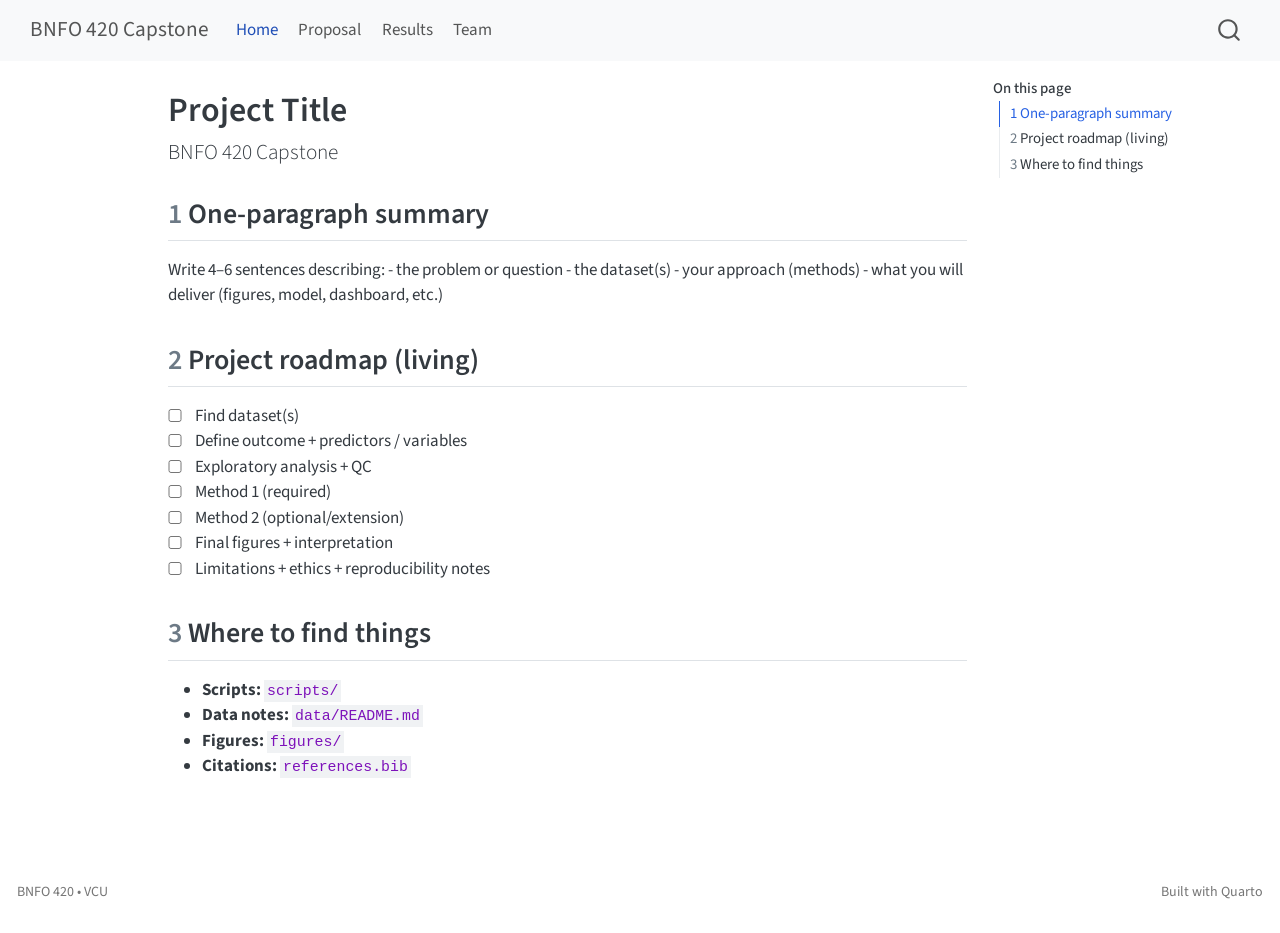
==== index.html @ 195eede5 "research question" ====
<!DOCTYPE html>
<html xmlns="http://www.w3.org/1999/xhtml" lang="en" xml:lang="en"><head>

<meta charset="utf-8">
<meta name="generator" content="quarto-1.8.27">

<meta name="viewport" content="width=device-width, initial-scale=1.0, user-scalable=yes">


<title>Project Title – BNFO 420 Capstone</title>
<style>
code{white-space: pre-wrap;}
span.smallcaps{font-variant: small-caps;}
div.columns{display: flex; gap: min(4vw, 1.5em);}
div.column{flex: auto; overflow-x: auto;}
div.hanging-indent{margin-left: 1.5em; text-indent: -1.5em;}
ul.task-list{list-style: none;}
ul.task-list li input[type="checkbox"] {
  width: 0.8em;
  margin: 0 0.8em 0.2em -1em; /* quarto-specific, see https://github.com/quarto-dev/quarto-cli/issues/4556 */ 
  vertical-align: middle;
}
</style>


<script src="site_libs/quarto-nav/quarto-nav.js"></script>
<script src="site_libs/quarto-nav/headroom.min.js"></script>
<script src="site_libs/clipboard/clipboard.min.js"></script>
<script src="site_libs/quarto-search/autocomplete.umd.js"></script>
<script src="site_libs/quarto-search/fuse.min.js"></script>
<script src="site_libs/quarto-search/quarto-search.js"></script>
<meta name="quarto:offset" content="./">
<script src="site_libs/quarto-html/quarto.js" type="module"></script>
<script src="site_libs/quarto-html/tabsets/tabsets.js" type="module"></script>
<script src="site_libs/quarto-html/axe/axe-check.js" type="module"></script>
<script src="site_libs/quarto-html/popper.min.js"></script>
<script src="site_libs/quarto-html/tippy.umd.min.js"></script>
<script src="site_libs/quarto-html/anchor.min.js"></script>
<link href="site_libs/quarto-html/tippy.css" rel="stylesheet">
<link href="site_libs/quarto-html/quarto-syntax-highlighting-ed96de9b727972fe78a7b5d16c58bf87.css" rel="stylesheet" id="quarto-text-highlighting-styles">
<script src="site_libs/bootstrap/bootstrap.min.js"></script>
<link href="site_libs/bootstrap/bootstrap-icons.css" rel="stylesheet">
<link href="site_libs/bootstrap/bootstrap-5b4ad623e5705c0698d39aec6f10cf02.min.css" rel="stylesheet" append-hash="true" id="quarto-bootstrap" data-mode="light">
<script id="quarto-search-options" type="application/json">{
  "location": "navbar",
  "copy-button": false,
  "collapse-after": 3,
  "panel-placement": "end",
  "type": "overlay",
  "limit": 50,
  "keyboard-shortcut": [
    "f",
    "/",
    "s"
  ],
  "show-item-context": false,
  "language": {
    "search-no-results-text": "No results",
    "search-matching-documents-text": "matching documents",
    "search-copy-link-title": "Copy link to search",
    "search-hide-matches-text": "Hide additional matches",
    "search-more-match-text": "more match in this document",
    "search-more-matches-text": "more matches in this document",
    "search-clear-button-title": "Clear",
    "search-text-placeholder": "",
    "search-detached-cancel-button-title": "Cancel",
    "search-submit-button-title": "Submit",
    "search-label": "Search"
  }
}</script>


</head>

<body class="nav-fixed quarto-light">

<div id="quarto-search-results"></div>
  <header id="quarto-header" class="headroom fixed-top">
    <nav class="navbar navbar-expand-lg " data-bs-theme="dark">
      <div class="navbar-container container-fluid">
      <div class="navbar-brand-container mx-auto">
    <a class="navbar-brand" href="./index.html">
    <span class="navbar-title">BNFO 420 Capstone</span>
    </a>
  </div>
            <div id="quarto-search" class="" title="Search"></div>
          <button class="navbar-toggler" type="button" data-bs-toggle="collapse" data-bs-target="#navbarCollapse" aria-controls="navbarCollapse" role="menu" aria-expanded="false" aria-label="Toggle navigation" onclick="if (window.quartoToggleHeadroom) { window.quartoToggleHeadroom(); }">
  <span class="navbar-toggler-icon"></span>
</button>
          <div class="collapse navbar-collapse" id="navbarCollapse">
            <ul class="navbar-nav navbar-nav-scroll me-auto">
  <li class="nav-item">
    <a class="nav-link active" href="./index.html" aria-current="page"> 
<span class="menu-text">Home</span></a>
  </li>  
  <li class="nav-item">
    <a class="nav-link" href="./proposal.html"> 
<span class="menu-text">Proposal</span></a>
  </li>  
  <li class="nav-item">
    <a class="nav-link" href="./results.html"> 
<span class="menu-text">Results</span></a>
  </li>  
  <li class="nav-item">
    <a class="nav-link" href="./team.html"> 
<span class="menu-text">Team</span></a>
  </li>  
</ul>
          </div> <!-- /navcollapse -->
            <div class="quarto-navbar-tools">
</div>
      </div> <!-- /container-fluid -->
    </nav>
</header>
<!-- content -->
<div id="quarto-content" class="quarto-container page-columns page-rows-contents page-layout-article page-navbar">
<!-- sidebar -->
<!-- margin-sidebar -->
    <div id="quarto-margin-sidebar" class="sidebar margin-sidebar">
        <nav id="TOC" role="doc-toc" class="toc-active">
    <h2 id="toc-title">On this page</h2>
   
  <ul>
  <li><a href="#one-paragraph-summary" id="toc-one-paragraph-summary" class="nav-link active" data-scroll-target="#one-paragraph-summary"><span class="header-section-number">1</span> One-paragraph summary</a></li>
  <li><a href="#project-roadmap-living" id="toc-project-roadmap-living" class="nav-link" data-scroll-target="#project-roadmap-living"><span class="header-section-number">2</span> Project roadmap (living)</a></li>
  <li><a href="#where-to-find-things" id="toc-where-to-find-things" class="nav-link" data-scroll-target="#where-to-find-things"><span class="header-section-number">3</span> Where to find things</a></li>
  </ul>
</nav>
    </div>
<!-- main -->
<main class="content" id="quarto-document-content">

<header id="title-block-header" class="quarto-title-block default">
<div class="quarto-title">
<h1 class="title">Project Title</h1>
<p class="subtitle lead">BNFO 420 Capstone</p>
</div>



<div class="quarto-title-meta">

    
  
    
  </div>
  


</header>


<section id="one-paragraph-summary" class="level2" data-number="1">
<h2 data-number="1" class="anchored" data-anchor-id="one-paragraph-summary"><span class="header-section-number">1</span> One-paragraph summary</h2>
<p>Write 4–6 sentences describing: - the problem or question - the dataset(s) - your approach (methods) - what you will deliver (figures, model, dashboard, etc.)</p>
</section>
<section id="project-roadmap-living" class="level2" data-number="2">
<h2 data-number="2" class="anchored" data-anchor-id="project-roadmap-living"><span class="header-section-number">2</span> Project roadmap (living)</h2>
<ul class="task-list">
<li><label><input type="checkbox">Find dataset(s)</label></li>
<li><label><input type="checkbox">Define outcome + predictors / variables</label></li>
<li><label><input type="checkbox">Exploratory analysis + QC</label></li>
<li><label><input type="checkbox">Method 1 (required)</label></li>
<li><label><input type="checkbox">Method 2 (optional/extension)</label></li>
<li><label><input type="checkbox">Final figures + interpretation</label></li>
<li><label><input type="checkbox">Limitations + ethics + reproducibility notes</label></li>
</ul>
</section>
<section id="where-to-find-things" class="level2" data-number="3">
<h2 data-number="3" class="anchored" data-anchor-id="where-to-find-things"><span class="header-section-number">3</span> Where to find things</h2>
<ul>
<li><strong>Scripts:</strong> <code>scripts/</code></li>
<li><strong>Data notes:</strong> <code>data/README.md</code></li>
<li><strong>Figures:</strong> <code>figures/</code></li>
<li><strong>Citations:</strong> <code>references.bib</code></li>
</ul>


</section>

</main> <!-- /main -->
<script id="quarto-html-after-body" type="application/javascript">
  window.document.addEventListener("DOMContentLoaded", function (event) {
    const icon = "";
    const anchorJS = new window.AnchorJS();
    anchorJS.options = {
      placement: 'right',
      icon: icon
    };
    anchorJS.add('.anchored');
    const isCodeAnnotation = (el) => {
      for (const clz of el.classList) {
        if (clz.startsWith('code-annotation-')) {                     
          return true;
        }
      }
      return false;
    }
    const onCopySuccess = function(e) {
      // button target
      const button = e.trigger;
      // don't keep focus
      button.blur();
      // flash "checked"
      button.classList.add('code-copy-button-checked');
      var currentTitle = button.getAttribute("title");
      button.setAttribute("title", "Copied!");
      let tooltip;
      if (window.bootstrap) {
        button.setAttribute("data-bs-toggle", "tooltip");
        button.setAttribute("data-bs-placement", "left");
        button.setAttribute("data-bs-title", "Copied!");
        tooltip = new bootstrap.Tooltip(button, 
          { trigger: "manual", 
            customClass: "code-copy-button-tooltip",
            offset: [0, -8]});
        tooltip.show();    
      }
      setTimeout(function() {
        if (tooltip) {
          tooltip.hide();
          button.removeAttribute("data-bs-title");
          button.removeAttribute("data-bs-toggle");
          button.removeAttribute("data-bs-placement");
        }
        button.setAttribute("title", currentTitle);
        button.classList.remove('code-copy-button-checked');
      }, 1000);
      // clear code selection
      e.clearSelection();
    }
    const getTextToCopy = function(trigger) {
      const outerScaffold = trigger.parentElement.cloneNode(true);
      const codeEl = outerScaffold.querySelector('code');
      for (const childEl of codeEl.children) {
        if (isCodeAnnotation(childEl)) {
          childEl.remove();
        }
      }
      return codeEl.innerText;
    }
    const clipboard = new window.ClipboardJS('.code-copy-button:not([data-in-quarto-modal])', {
      text: getTextToCopy
    });
    clipboard.on('success', onCopySuccess);
    if (window.document.getElementById('quarto-embedded-source-code-modal')) {
      const clipboardModal = new window.ClipboardJS('.code-copy-button[data-in-quarto-modal]', {
        text: getTextToCopy,
        container: window.document.getElementById('quarto-embedded-source-code-modal')
      });
      clipboardModal.on('success', onCopySuccess);
    }
      var localhostRegex = new RegExp(/^(?:http|https):\/\/localhost\:?[0-9]*\//);
      var mailtoRegex = new RegExp(/^mailto:/);
        var filterRegex = new RegExp('/' + window.location.host + '/');
      var isInternal = (href) => {
          return filterRegex.test(href) || localhostRegex.test(href) || mailtoRegex.test(href);
      }
      // Inspect non-navigation links and adorn them if external
     var links = window.document.querySelectorAll('a[href]:not(.nav-link):not(.navbar-brand):not(.toc-action):not(.sidebar-link):not(.sidebar-item-toggle):not(.pagination-link):not(.no-external):not([aria-hidden]):not(.dropdown-item):not(.quarto-navigation-tool):not(.about-link)');
      for (var i=0; i<links.length; i++) {
        const link = links[i];
        if (!isInternal(link.href)) {
          // undo the damage that might have been done by quarto-nav.js in the case of
          // links that we want to consider external
          if (link.dataset.originalHref !== undefined) {
            link.href = link.dataset.originalHref;
          }
        }
      }
    function tippyHover(el, contentFn, onTriggerFn, onUntriggerFn) {
      const config = {
        allowHTML: true,
        maxWidth: 500,
        delay: 100,
        arrow: false,
        appendTo: function(el) {
            return el.parentElement;
        },
        interactive: true,
        interactiveBorder: 10,
        theme: 'quarto',
        placement: 'bottom-start',
      };
      if (contentFn) {
        config.content = contentFn;
      }
      if (onTriggerFn) {
        config.onTrigger = onTriggerFn;
      }
      if (onUntriggerFn) {
        config.onUntrigger = onUntriggerFn;
      }
      window.tippy(el, config); 
    }
    const noterefs = window.document.querySelectorAll('a[role="doc-noteref"]');
    for (var i=0; i<noterefs.length; i++) {
      const ref = noterefs[i];
      tippyHover(ref, function() {
        // use id or data attribute instead here
        let href = ref.getAttribute('data-footnote-href') || ref.getAttribute('href');
        try { href = new URL(href).hash; } catch {}
        const id = href.replace(/^#\/?/, "");
        const note = window.document.getElementById(id);
        if (note) {
          return note.innerHTML;
        } else {
          return "";
        }
      });
    }
    const xrefs = window.document.querySelectorAll('a.quarto-xref');
    const processXRef = (id, note) => {
      // Strip column container classes
      const stripColumnClz = (el) => {
        el.classList.remove("page-full", "page-columns");
        if (el.children) {
          for (const child of el.children) {
            stripColumnClz(child);
          }
        }
      }
      stripColumnClz(note)
      if (id === null || id.startsWith('sec-')) {
        // Special case sections, only their first couple elements
        const container = document.createElement("div");
        if (note.children && note.children.length > 2) {
          container.appendChild(note.children[0].cloneNode(true));
          for (let i = 1; i < note.children.length; i++) {
            const child = note.children[i];
            if (child.tagName === "P" && child.innerText === "") {
              continue;
            } else {
              container.appendChild(child.cloneNode(true));
              break;
            }
          }
          if (window.Quarto?.typesetMath) {
            window.Quarto.typesetMath(container);
          }
          return container.innerHTML
        } else {
          if (window.Quarto?.typesetMath) {
            window.Quarto.typesetMath(note);
          }
          return note.innerHTML;
        }
      } else {
        // Remove any anchor links if they are present
        const anchorLink = note.querySelector('a.anchorjs-link');
        if (anchorLink) {
          anchorLink.remove();
        }
        if (window.Quarto?.typesetMath) {
          window.Quarto.typesetMath(note);
        }
        if (note.classList.contains("callout")) {
          return note.outerHTML;
        } else {
          return note.innerHTML;
        }
      }
    }
    for (var i=0; i<xrefs.length; i++) {
      const xref = xrefs[i];
      tippyHover(xref, undefined, function(instance) {
        instance.disable();
        let url = xref.getAttribute('href');
        let hash = undefined; 
        if (url.startsWith('#')) {
          hash = url;
        } else {
          try { hash = new URL(url).hash; } catch {}
        }
        if (hash) {
          const id = hash.replace(/^#\/?/, "");
          const note = window.document.getElementById(id);
          if (note !== null) {
            try {
              const html = processXRef(id, note.cloneNode(true));
              instance.setContent(html);
            } finally {
              instance.enable();
              instance.show();
            }
          } else {
            // See if we can fetch this
            fetch(url.split('#')[0])
            .then(res => res.text())
            .then(html => {
              const parser = new DOMParser();
              const htmlDoc = parser.parseFromString(html, "text/html");
              const note = htmlDoc.getElementById(id);
              if (note !== null) {
                const html = processXRef(id, note);
                instance.setContent(html);
              } 
            }).finally(() => {
              instance.enable();
              instance.show();
            });
          }
        } else {
          // See if we can fetch a full url (with no hash to target)
          // This is a special case and we should probably do some content thinning / targeting
          fetch(url)
          .then(res => res.text())
          .then(html => {
            const parser = new DOMParser();
            const htmlDoc = parser.parseFromString(html, "text/html");
            const note = htmlDoc.querySelector('main.content');
            if (note !== null) {
              // This should only happen for chapter cross references
              // (since there is no id in the URL)
              // remove the first header
              if (note.children.length > 0 && note.children[0].tagName === "HEADER") {
                note.children[0].remove();
              }
              const html = processXRef(null, note);
              instance.setContent(html);
            } 
          }).finally(() => {
            instance.enable();
            instance.show();
          });
        }
      }, function(instance) {
      });
    }
        let selectedAnnoteEl;
        const selectorForAnnotation = ( cell, annotation) => {
          let cellAttr = 'data-code-cell="' + cell + '"';
          let lineAttr = 'data-code-annotation="' +  annotation + '"';
          const selector = 'span[' + cellAttr + '][' + lineAttr + ']';
          return selector;
        }
        const selectCodeLines = (annoteEl) => {
          const doc = window.document;
          const targetCell = annoteEl.getAttribute("data-target-cell");
          const targetAnnotation = annoteEl.getAttribute("data-target-annotation");
          const annoteSpan = window.document.querySelector(selectorForAnnotation(targetCell, targetAnnotation));
          const lines = annoteSpan.getAttribute("data-code-lines").split(",");
          const lineIds = lines.map((line) => {
            return targetCell + "-" + line;
          })
          let top = null;
          let height = null;
          let parent = null;
          if (lineIds.length > 0) {
              //compute the position of the single el (top and bottom and make a div)
              const el = window.document.getElementById(lineIds[0]);
              top = el.offsetTop;
              height = el.offsetHeight;
              parent = el.parentElement.parentElement;
            if (lineIds.length > 1) {
              const lastEl = window.document.getElementById(lineIds[lineIds.length - 1]);
              const bottom = lastEl.offsetTop + lastEl.offsetHeight;
              height = bottom - top;
            }
            if (top !== null && height !== null && parent !== null) {
              // cook up a div (if necessary) and position it 
              let div = window.document.getElementById("code-annotation-line-highlight");
              if (div === null) {
                div = window.document.createElement("div");
                div.setAttribute("id", "code-annotation-line-highlight");
                div.style.position = 'absolute';
                parent.appendChild(div);
              }
              div.style.top = top - 2 + "px";
              div.style.height = height + 4 + "px";
              div.style.left = 0;
              let gutterDiv = window.document.getElementById("code-annotation-line-highlight-gutter");
              if (gutterDiv === null) {
                gutterDiv = window.document.createElement("div");
                gutterDiv.setAttribute("id", "code-annotation-line-highlight-gutter");
                gutterDiv.style.position = 'absolute';
                const codeCell = window.document.getElementById(targetCell);
                const gutter = codeCell.querySelector('.code-annotation-gutter');
                gutter.appendChild(gutterDiv);
              }
              gutterDiv.style.top = top - 2 + "px";
              gutterDiv.style.height = height + 4 + "px";
            }
            selectedAnnoteEl = annoteEl;
          }
        };
        const unselectCodeLines = () => {
          const elementsIds = ["code-annotation-line-highlight", "code-annotation-line-highlight-gutter"];
          elementsIds.forEach((elId) => {
            const div = window.document.getElementById(elId);
            if (div) {
              div.remove();
            }
          });
          selectedAnnoteEl = undefined;
        };
          // Handle positioning of the toggle
      window.addEventListener(
        "resize",
        throttle(() => {
          elRect = undefined;
          if (selectedAnnoteEl) {
            selectCodeLines(selectedAnnoteEl);
          }
        }, 10)
      );
      function throttle(fn, ms) {
      let throttle = false;
      let timer;
        return (...args) => {
          if(!throttle) { // first call gets through
              fn.apply(this, args);
              throttle = true;
          } else { // all the others get throttled
              if(timer) clearTimeout(timer); // cancel #2
              timer = setTimeout(() => {
                fn.apply(this, args);
                timer = throttle = false;
              }, ms);
          }
        };
      }
        // Attach click handler to the DT
        const annoteDls = window.document.querySelectorAll('dt[data-target-cell]');
        for (const annoteDlNode of annoteDls) {
          annoteDlNode.addEventListener('click', (event) => {
            const clickedEl = event.target;
            if (clickedEl !== selectedAnnoteEl) {
              unselectCodeLines();
              const activeEl = window.document.querySelector('dt[data-target-cell].code-annotation-active');
              if (activeEl) {
                activeEl.classList.remove('code-annotation-active');
              }
              selectCodeLines(clickedEl);
              clickedEl.classList.add('code-annotation-active');
            } else {
              // Unselect the line
              unselectCodeLines();
              clickedEl.classList.remove('code-annotation-active');
            }
          });
        }
    const findCites = (el) => {
      const parentEl = el.parentElement;
      if (parentEl) {
        const cites = parentEl.dataset.cites;
        if (cites) {
          return {
            el,
            cites: cites.split(' ')
          };
        } else {
          return findCites(el.parentElement)
        }
      } else {
        return undefined;
      }
    };
    var bibliorefs = window.document.querySelectorAll('a[role="doc-biblioref"]');
    for (var i=0; i<bibliorefs.length; i++) {
      const ref = bibliorefs[i];
      const citeInfo = findCites(ref);
      if (citeInfo) {
        tippyHover(citeInfo.el, function() {
          var popup = window.document.createElement('div');
          citeInfo.cites.forEach(function(cite) {
            var citeDiv = window.document.createElement('div');
            citeDiv.classList.add('hanging-indent');
            citeDiv.classList.add('csl-entry');
            var biblioDiv = window.document.getElementById('ref-' + cite);
            if (biblioDiv) {
              citeDiv.innerHTML = biblioDiv.innerHTML;
            }
            popup.appendChild(citeDiv);
          });
          return popup.innerHTML;
        });
      }
    }
  });
  </script>
</div> <!-- /content -->
<footer class="footer">
  <div class="nav-footer">
    <div class="nav-footer-left">
<p>BNFO 420 • VCU</p>
</div>   
    <div class="nav-footer-center">
      &nbsp;
    </div>
    <div class="nav-footer-right">
<p>Built with Quarto</p>
</div>
  </div>
</footer>




</body></html>
---- site_libs/quarto-html/tippy.css ----
.tippy-box[data-animation=fade][data-state=hidden]{opacity:0}[data-tippy-root]{max-width:calc(100vw - 10px)}.tippy-box{position:relative;background-color:#333;color:#fff;border-radius:4px;font-size:14px;line-height:1.4;white-space:normal;outline:0;transition-property:transform,visibility,opacity}.tippy-box[data-placement^=top]>.tippy-arrow{bottom:0}.tippy-box[data-placement^=top]>.tippy-arrow:before{bottom:-7px;left:0;border-width:8px 8px 0;border-top-color:initial;transform-origin:center top}.tippy-box[data-placement^=bottom]>.tippy-arrow{top:0}.tippy-box[data-placement^=bottom]>.tippy-arrow:before{top:-7px;left:0;border-width:0 8px 8px;border-bottom-color:initial;transform-origin:center bottom}.tippy-box[data-placement^=left]>.tippy-arrow{right:0}.tippy-box[data-placement^=left]>.tippy-arrow:before{border-width:8px 0 8px 8px;border-left-color:initial;right:-7px;transform-origin:center left}.tippy-box[data-placement^=right]>.tippy-arrow{left:0}.tippy-box[data-placement^=right]>.tippy-arrow:before{left:-7px;border-width:8px 8px 8px 0;border-right-color:initial;transform-origin:center right}.tippy-box[data-inertia][data-state=visible]{transition-timing-function:cubic-bezier(.54,1.5,.38,1.11)}.tippy-arrow{width:16px;height:16px;color:#333}.tippy-arrow:before{content:"";position:absolute;border-color:transparent;border-style:solid}.tippy-content{position:relative;padding:5px 9px;z-index:1}
---- site_libs/quarto-html/quarto-syntax-highlighting-ed96de9b727972fe78a7b5d16c58bf87.css ----
/* quarto syntax highlight colors */
:root {
  --quarto-hl-ot-color: #003B4F;
  --quarto-hl-at-color: #657422;
  --quarto-hl-ss-color: #20794D;
  --quarto-hl-an-color: #5E5E5E;
  --quarto-hl-fu-color: #4758AB;
  --quarto-hl-st-color: #20794D;
  --quarto-hl-cf-color: #003B4F;
  --quarto-hl-op-color: #5E5E5E;
  --quarto-hl-er-color: #AD0000;
  --quarto-hl-bn-color: #AD0000;
  --quarto-hl-al-color: #AD0000;
  --quarto-hl-va-color: #111111;
  --quarto-hl-bu-color: inherit;
  --quarto-hl-ex-color: inherit;
  --quarto-hl-pp-color: #AD0000;
  --quarto-hl-in-color: #5E5E5E;
  --quarto-hl-vs-color: #20794D;
  --quarto-hl-wa-color: #5E5E5E;
  --quarto-hl-do-color: #5E5E5E;
  --quarto-hl-im-color: #00769E;
  --quarto-hl-ch-color: #20794D;
  --quarto-hl-dt-color: #AD0000;
  --quarto-hl-fl-color: #AD0000;
  --quarto-hl-co-color: #5E5E5E;
  --quarto-hl-cv-color: #5E5E5E;
  --quarto-hl-cn-color: #8f5902;
  --quarto-hl-sc-color: #5E5E5E;
  --quarto-hl-dv-color: #AD0000;
  --quarto-hl-kw-color: #003B4F;
}

/* other quarto variables */
:root {
  --quarto-font-monospace: SFMono-Regular, Menlo, Monaco, Consolas, "Liberation Mono", "Courier New", monospace;
}

/* syntax highlight based on Pandoc's rules */
pre > code.sourceCode > span {
  color: #003B4F;
}

code.sourceCode > span {
  color: #003B4F;
}

div.sourceCode,
div.sourceCode pre.sourceCode {
  color: #003B4F;
}

/* Normal */
code span {
  color: #003B4F;
}

/* Alert */
code span.al {
  color: #AD0000;
  font-style: inherit;
}

/* Annotation */
code span.an {
  color: #5E5E5E;
  font-style: inherit;
}

/* Attribute */
code span.at {
  color: #657422;
  font-style: inherit;
}

/* BaseN */
code span.bn {
  color: #AD0000;
  font-style: inherit;
}

/* BuiltIn */
code span.bu {
  font-style: inherit;
}

/* ControlFlow */
code span.cf {
  color: #003B4F;
  font-weight: bold;
  font-style: inherit;
}

/* Char */
code span.ch {
  color: #20794D;
  font-style: inherit;
}

/* Constant */
code span.cn {
  color: #8f5902;
  font-style: inherit;
}

/* Comment */
code span.co {
  color: #5E5E5E;
  font-style: inherit;
}

/* CommentVar */
code span.cv {
  color: #5E5E5E;
  font-style: italic;
}

/* Documentation */
code span.do {
  color: #5E5E5E;
  font-style: italic;
}

/* DataType */
code span.dt {
  color: #AD0000;
  font-style: inherit;
}

/* DecVal */
code span.dv {
  color: #AD0000;
  font-style: inherit;
}

/* Error */
code span.er {
  color: #AD0000;
  font-style: inherit;
}

/* Extension */
code span.ex {
  font-style: inherit;
}

/* Float */
code span.fl {
  color: #AD0000;
  font-style: inherit;
}

/* Function */
code span.fu {
  color: #4758AB;
  font-style: inherit;
}

/* Import */
code span.im {
  color: #00769E;
  font-style: inherit;
}

/* Information */
code span.in {
  color: #5E5E5E;
  font-style: inherit;
}

/* Keyword */
code span.kw {
  color: #003B4F;
  font-weight: bold;
  font-style: inherit;
}

/* Operator */
code span.op {
  color: #5E5E5E;
  font-style: inherit;
}

/* Other */
code span.ot {
  color: #003B4F;
  font-style: inherit;
}

/* Preprocessor */
code span.pp {
  color: #AD0000;
  font-style: inherit;
}

/* SpecialChar */
code span.sc {
  color: #5E5E5E;
  font-style: inherit;
}

/* SpecialString */
code span.ss {
  color: #20794D;
  font-style: inherit;
}

/* String */
code span.st {
  color: #20794D;
  font-style: inherit;
}

/* Variable */
code span.va {
  color: #111111;
  font-style: inherit;
}

/* VerbatimString */
code span.vs {
  color: #20794D;
  font-style: inherit;
}

/* Warning */
code span.wa {
  color: #5E5E5E;
  font-style: italic;
}

.prevent-inlining {
  content: "</";
}

/*# sourceMappingURL=0920dd6d7437995b8cdf7429764427b1.css.map */
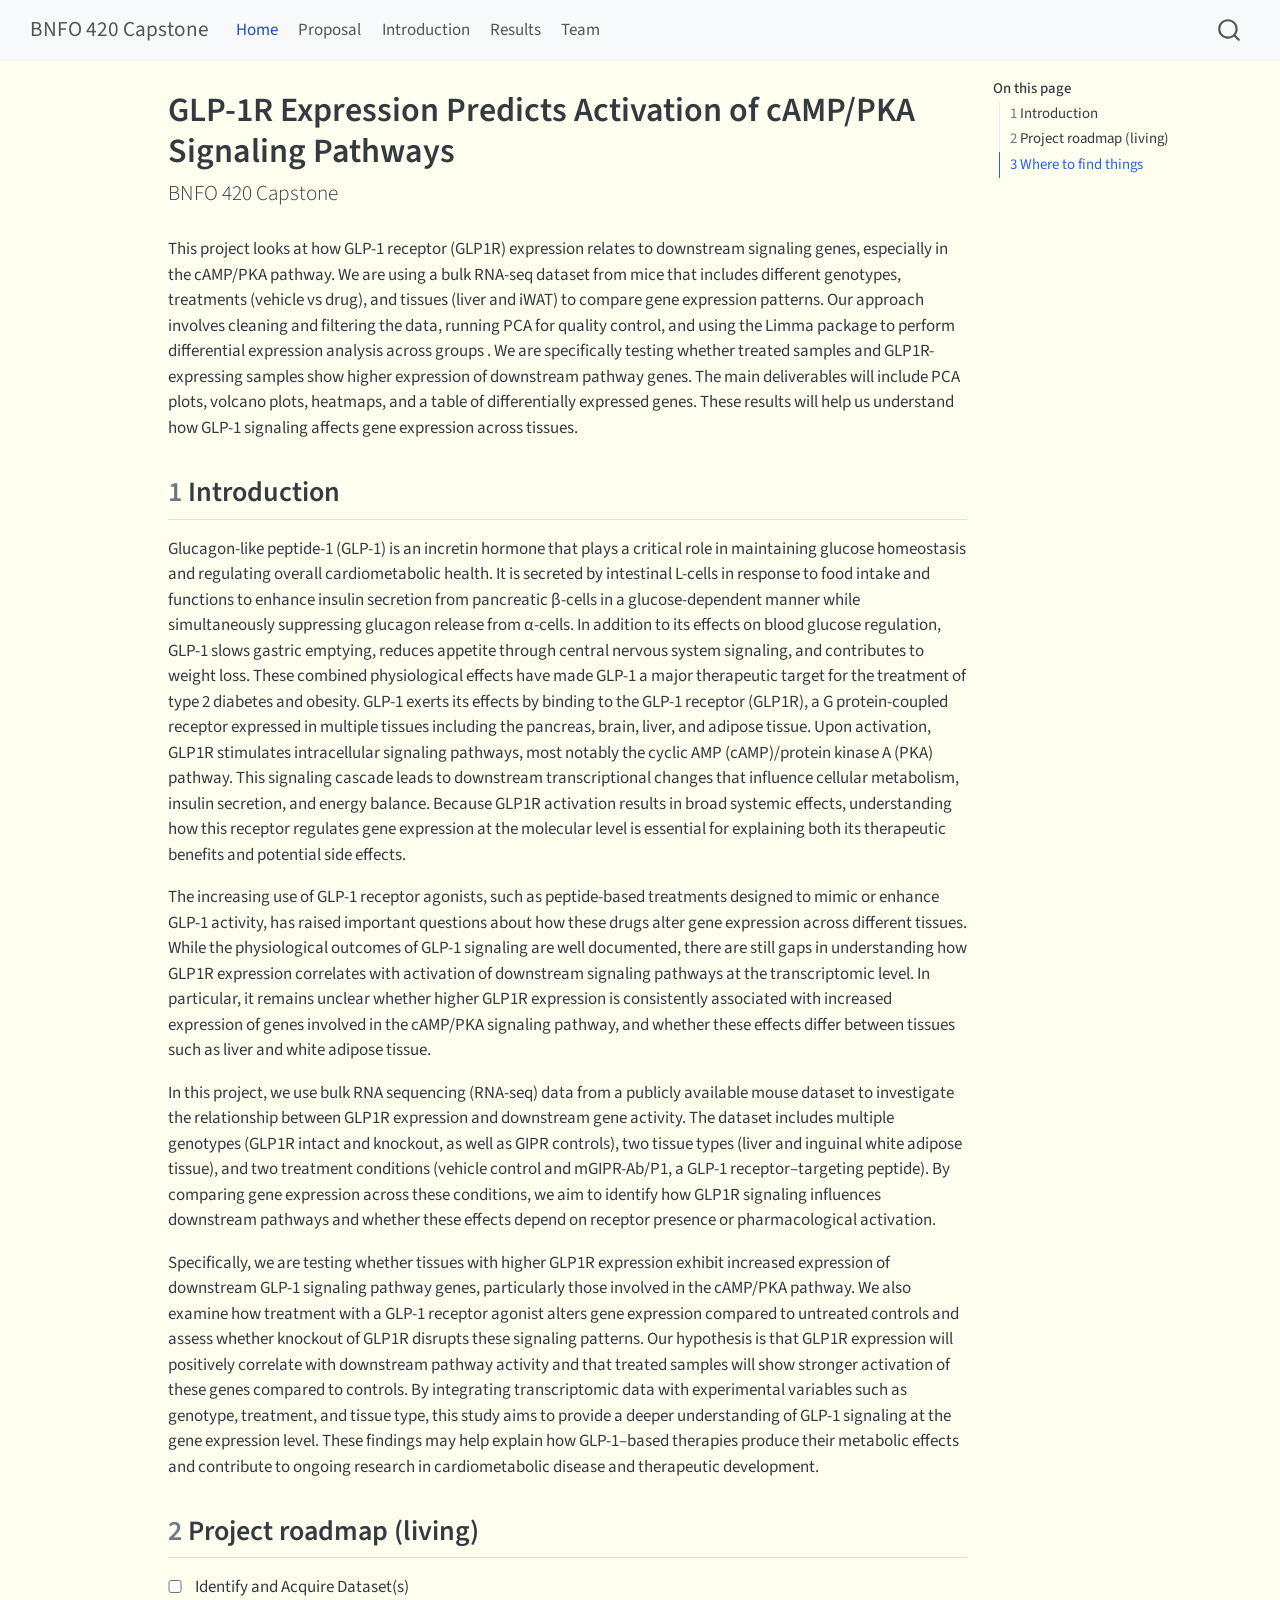
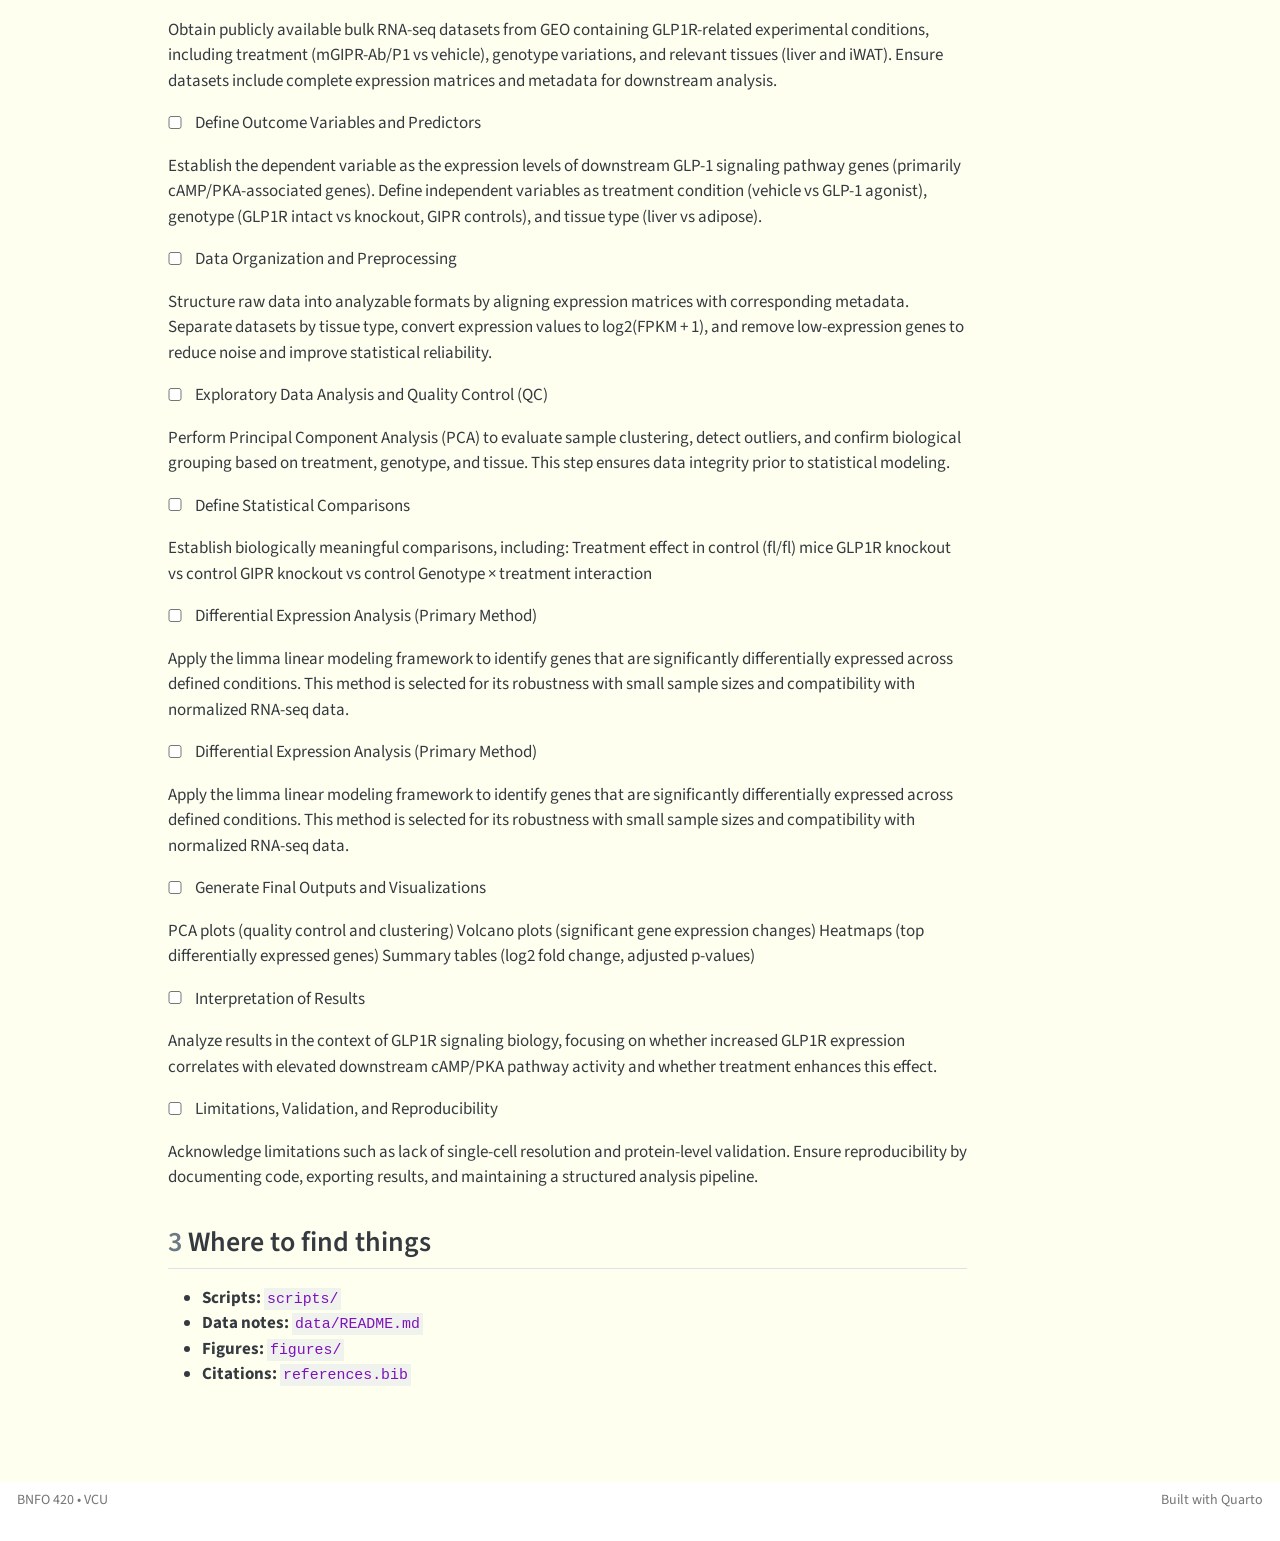
==== commit e7b1e5a9: "Built site for gh-pages" ====
--- a/index.html
+++ b/index.html
@@ -7,7 +7,7 @@
 <meta name="viewport" content="width=device-width, initial-scale=1.0, user-scalable=yes">
 
 
-<title>Project Title – BNFO 420 Capstone</title>
+<title>GLP-1R Expression Predicts Activation of cAMP/PKA Signaling Pathways – BNFO 420 Capstone</title>
 <style>
 code{white-space: pre-wrap;}
 span.smallcaps{font-variant: small-caps;}
@@ -70,6 +70,7 @@
 }</script>
 
 
+<link rel="stylesheet" href="styles.css">
 </head>
 
 <body class="nav-fixed quarto-light">
@@ -98,6 +99,10 @@
 <span class="menu-text">Proposal</span></a>
   </li>  
   <li class="nav-item">
+    <a class="nav-link" href="./introduction.html"> 
+<span class="menu-text">Introduction</span></a>
+  </li>  
+  <li class="nav-item">
     <a class="nav-link" href="./results.html"> 
 <span class="menu-text">Results</span></a>
   </li>  
@@ -121,7 +126,7 @@
     <h2 id="toc-title">On this page</h2>
    
   <ul>
-  <li><a href="#one-paragraph-summary" id="toc-one-paragraph-summary" class="nav-link active" data-scroll-target="#one-paragraph-summary"><span class="header-section-number">1</span> One-paragraph summary</a></li>
+  <li><a href="#introduction" id="toc-introduction" class="nav-link active" data-scroll-target="#introduction"><span class="header-section-number">1</span> Introduction</a></li>
   <li><a href="#project-roadmap-living" id="toc-project-roadmap-living" class="nav-link" data-scroll-target="#project-roadmap-living"><span class="header-section-number">2</span> Project roadmap (living)</a></li>
   <li><a href="#where-to-find-things" id="toc-where-to-find-things" class="nav-link" data-scroll-target="#where-to-find-things"><span class="header-section-number">3</span> Where to find things</a></li>
   </ul>
@@ -132,7 +137,7 @@
 
 <header id="title-block-header" class="quarto-title-block default">
 <div class="quarto-title">
-<h1 class="title">Project Title</h1>
+<h1 class="title">GLP-1R Expression Predicts Activation of cAMP/PKA Signaling Pathways</h1>
 <p class="subtitle lead">BNFO 420 Capstone</p>
 </div>
 
@@ -150,21 +155,56 @@
 </header>
 
 
-<section id="one-paragraph-summary" class="level2" data-number="1">
-<h2 data-number="1" class="anchored" data-anchor-id="one-paragraph-summary"><span class="header-section-number">1</span> One-paragraph summary</h2>
-<p>Write 4–6 sentences describing: - the problem or question - the dataset(s) - your approach (methods) - what you will deliver (figures, model, dashboard, etc.)</p>
+<p>This project looks at how GLP-1 receptor (GLP1R) expression relates to downstream signaling genes, especially in the cAMP/PKA pathway. We are using a bulk RNA-seq dataset from mice that includes different genotypes, treatments (vehicle vs drug), and tissues (liver and iWAT) to compare gene expression patterns. Our approach involves cleaning and filtering the data, running PCA for quality control, and using the Limma package to perform differential expression analysis across groups . We are specifically testing whether treated samples and GLP1R-expressing samples show higher expression of downstream pathway genes. The main deliverables will include PCA plots, volcano plots, heatmaps, and a table of differentially expressed genes. These results will help us understand how GLP-1 signaling affects gene expression across tissues.</p>
+<section id="introduction" class="level2" data-number="1">
+<h2 data-number="1" class="anchored" data-anchor-id="introduction"><span class="header-section-number">1</span> Introduction</h2>
+<p>Glucagon-like peptide-1 (GLP-1) is an incretin hormone that plays a critical role in maintaining glucose homeostasis and regulating overall cardiometabolic health. It is secreted by intestinal L-cells in response to food intake and functions to enhance insulin secretion from pancreatic β-cells in a glucose-dependent manner while simultaneously suppressing glucagon release from α-cells. In addition to its effects on blood glucose regulation, GLP-1 slows gastric emptying, reduces appetite through central nervous system signaling, and contributes to weight loss. These combined physiological effects have made GLP-1 a major therapeutic target for the treatment of type 2 diabetes and obesity. GLP-1 exerts its effects by binding to the GLP-1 receptor (GLP1R), a G protein-coupled receptor expressed in multiple tissues including the pancreas, brain, liver, and adipose tissue. Upon activation, GLP1R stimulates intracellular signaling pathways, most notably the cyclic AMP (cAMP)/protein kinase A (PKA) pathway. This signaling cascade leads to downstream transcriptional changes that influence cellular metabolism, insulin secretion, and energy balance. Because GLP1R activation results in broad systemic effects, understanding how this receptor regulates gene expression at the molecular level is essential for explaining both its therapeutic benefits and potential side effects.</p>
+<p>The increasing use of GLP-1 receptor agonists, such as peptide-based treatments designed to mimic or enhance GLP-1 activity, has raised important questions about how these drugs alter gene expression across different tissues. While the physiological outcomes of GLP-1 signaling are well documented, there are still gaps in understanding how GLP1R expression correlates with activation of downstream signaling pathways at the transcriptomic level. In particular, it remains unclear whether higher GLP1R expression is consistently associated with increased expression of genes involved in the cAMP/PKA signaling pathway, and whether these effects differ between tissues such as liver and white adipose tissue.</p>
+<p>In this project, we use bulk RNA sequencing (RNA-seq) data from a publicly available mouse dataset to investigate the relationship between GLP1R expression and downstream gene activity. The dataset includes multiple genotypes (GLP1R intact and knockout, as well as GIPR controls), two tissue types (liver and inguinal white adipose tissue), and two treatment conditions (vehicle control and mGIPR-Ab/P1, a GLP-1 receptor–targeting peptide). By comparing gene expression across these conditions, we aim to identify how GLP1R signaling influences downstream pathways and whether these effects depend on receptor presence or pharmacological activation.</p>
+<p>Specifically, we are testing whether tissues with higher GLP1R expression exhibit increased expression of downstream GLP-1 signaling pathway genes, particularly those involved in the cAMP/PKA pathway. We also examine how treatment with a GLP-1 receptor agonist alters gene expression compared to untreated controls and assess whether knockout of GLP1R disrupts these signaling patterns. Our hypothesis is that GLP1R expression will positively correlate with downstream pathway activity and that treated samples will show stronger activation of these genes compared to controls. By integrating transcriptomic data with experimental variables such as genotype, treatment, and tissue type, this study aims to provide a deeper understanding of GLP-1 signaling at the gene expression level. These findings may help explain how GLP-1–based therapies produce their metabolic effects and contribute to ongoing research in cardiometabolic disease and therapeutic development.</p>
 </section>
 <section id="project-roadmap-living" class="level2" data-number="2">
 <h2 data-number="2" class="anchored" data-anchor-id="project-roadmap-living"><span class="header-section-number">2</span> Project roadmap (living)</h2>
 <ul class="task-list">
-<li><label><input type="checkbox">Find dataset(s)</label></li>
-<li><label><input type="checkbox">Define outcome + predictors / variables</label></li>
-<li><label><input type="checkbox">Exploratory analysis + QC</label></li>
-<li><label><input type="checkbox">Method 1 (required)</label></li>
-<li><label><input type="checkbox">Method 2 (optional/extension)</label></li>
-<li><label><input type="checkbox">Final figures + interpretation</label></li>
-<li><label><input type="checkbox">Limitations + ethics + reproducibility notes</label></li>
-</ul>
+<li><label><input type="checkbox">Identify and Acquire Dataset(s)</label></li>
+</ul>
+<p>Obtain publicly available bulk RNA-seq datasets from GEO containing GLP1R-related experimental conditions, including treatment (mGIPR-Ab/P1 vs vehicle), genotype variations, and relevant tissues (liver and iWAT). Ensure datasets include complete expression matrices and metadata for downstream analysis.</p>
+<ul class="task-list">
+<li><label><input type="checkbox">Define Outcome Variables and Predictors</label></li>
+</ul>
+<p>Establish the dependent variable as the expression levels of downstream GLP-1 signaling pathway genes (primarily cAMP/PKA-associated genes). Define independent variables as treatment condition (vehicle vs GLP-1 agonist), genotype (GLP1R intact vs knockout, GIPR controls), and tissue type (liver vs adipose).</p>
+<ul class="task-list">
+<li><label><input type="checkbox">Data Organization and Preprocessing</label></li>
+</ul>
+<p>Structure raw data into analyzable formats by aligning expression matrices with corresponding metadata. Separate datasets by tissue type, convert expression values to log2(FPKM + 1), and remove low-expression genes to reduce noise and improve statistical reliability.</p>
+<ul class="task-list">
+<li><label><input type="checkbox">Exploratory Data Analysis and Quality Control (QC)</label></li>
+</ul>
+<p>Perform Principal Component Analysis (PCA) to evaluate sample clustering, detect outliers, and confirm biological grouping based on treatment, genotype, and tissue. This step ensures data integrity prior to statistical modeling.</p>
+<ul class="task-list">
+<li><label><input type="checkbox">Define Statistical Comparisons</label></li>
+</ul>
+<p>Establish biologically meaningful comparisons, including: Treatment effect in control (fl/fl) mice GLP1R knockout vs control GIPR knockout vs control Genotype × treatment interaction</p>
+<ul class="task-list">
+<li><label><input type="checkbox">Differential Expression Analysis (Primary Method)</label></li>
+</ul>
+<p>Apply the limma linear modeling framework to identify genes that are significantly differentially expressed across defined conditions. This method is selected for its robustness with small sample sizes and compatibility with normalized RNA-seq data.</p>
+<ul class="task-list">
+<li><label><input type="checkbox">Differential Expression Analysis (Primary Method)</label></li>
+</ul>
+<p>Apply the limma linear modeling framework to identify genes that are significantly differentially expressed across defined conditions. This method is selected for its robustness with small sample sizes and compatibility with normalized RNA-seq data.</p>
+<ul class="task-list">
+<li><label><input type="checkbox">Generate Final Outputs and Visualizations</label></li>
+</ul>
+<p>PCA plots (quality control and clustering) Volcano plots (significant gene expression changes) Heatmaps (top differentially expressed genes) Summary tables (log2 fold change, adjusted p-values)</p>
+<ul class="task-list">
+<li><label><input type="checkbox">Interpretation of Results</label></li>
+</ul>
+<p>Analyze results in the context of GLP1R signaling biology, focusing on whether increased GLP1R expression correlates with elevated downstream cAMP/PKA pathway activity and whether treatment enhances this effect.</p>
+<ul class="task-list">
+<li><label><input type="checkbox">Limitations, Validation, and Reproducibility</label></li>
+</ul>
+<p>Acknowledge limitations such as lack of single-cell resolution and protein-level validation. Ensure reproducibility by documenting code, exporting results, and maintaining a structured analysis pipeline.</p>
 </section>
 <section id="where-to-find-things" class="level2" data-number="3">
 <h2 data-number="3" class="anchored" data-anchor-id="where-to-find-things"><span class="header-section-number">3</span> Where to find things</h2>
@@ -252,7 +292,7 @@
     }
       var localhostRegex = new RegExp(/^(?:http|https):\/\/localhost\:?[0-9]*\//);
       var mailtoRegex = new RegExp(/^mailto:/);
-        var filterRegex = new RegExp('/' + window.location.host + '/');
+        var filterRegex = new RegExp("https:\/\/bandukwalak\.github\.io\/kb_demo1\/");
       var isInternal = (href) => {
           return filterRegex.test(href) || localhostRegex.test(href) || mailtoRegex.test(href);
       }
--- a/styles.css
+++ b/styles.css
@@ -0,0 +1,7 @@
+body,
+main,
+.content,
+.quarto-container,
+.page-layout-full {
+  background-color: #FFFFF0 !important;
+}
